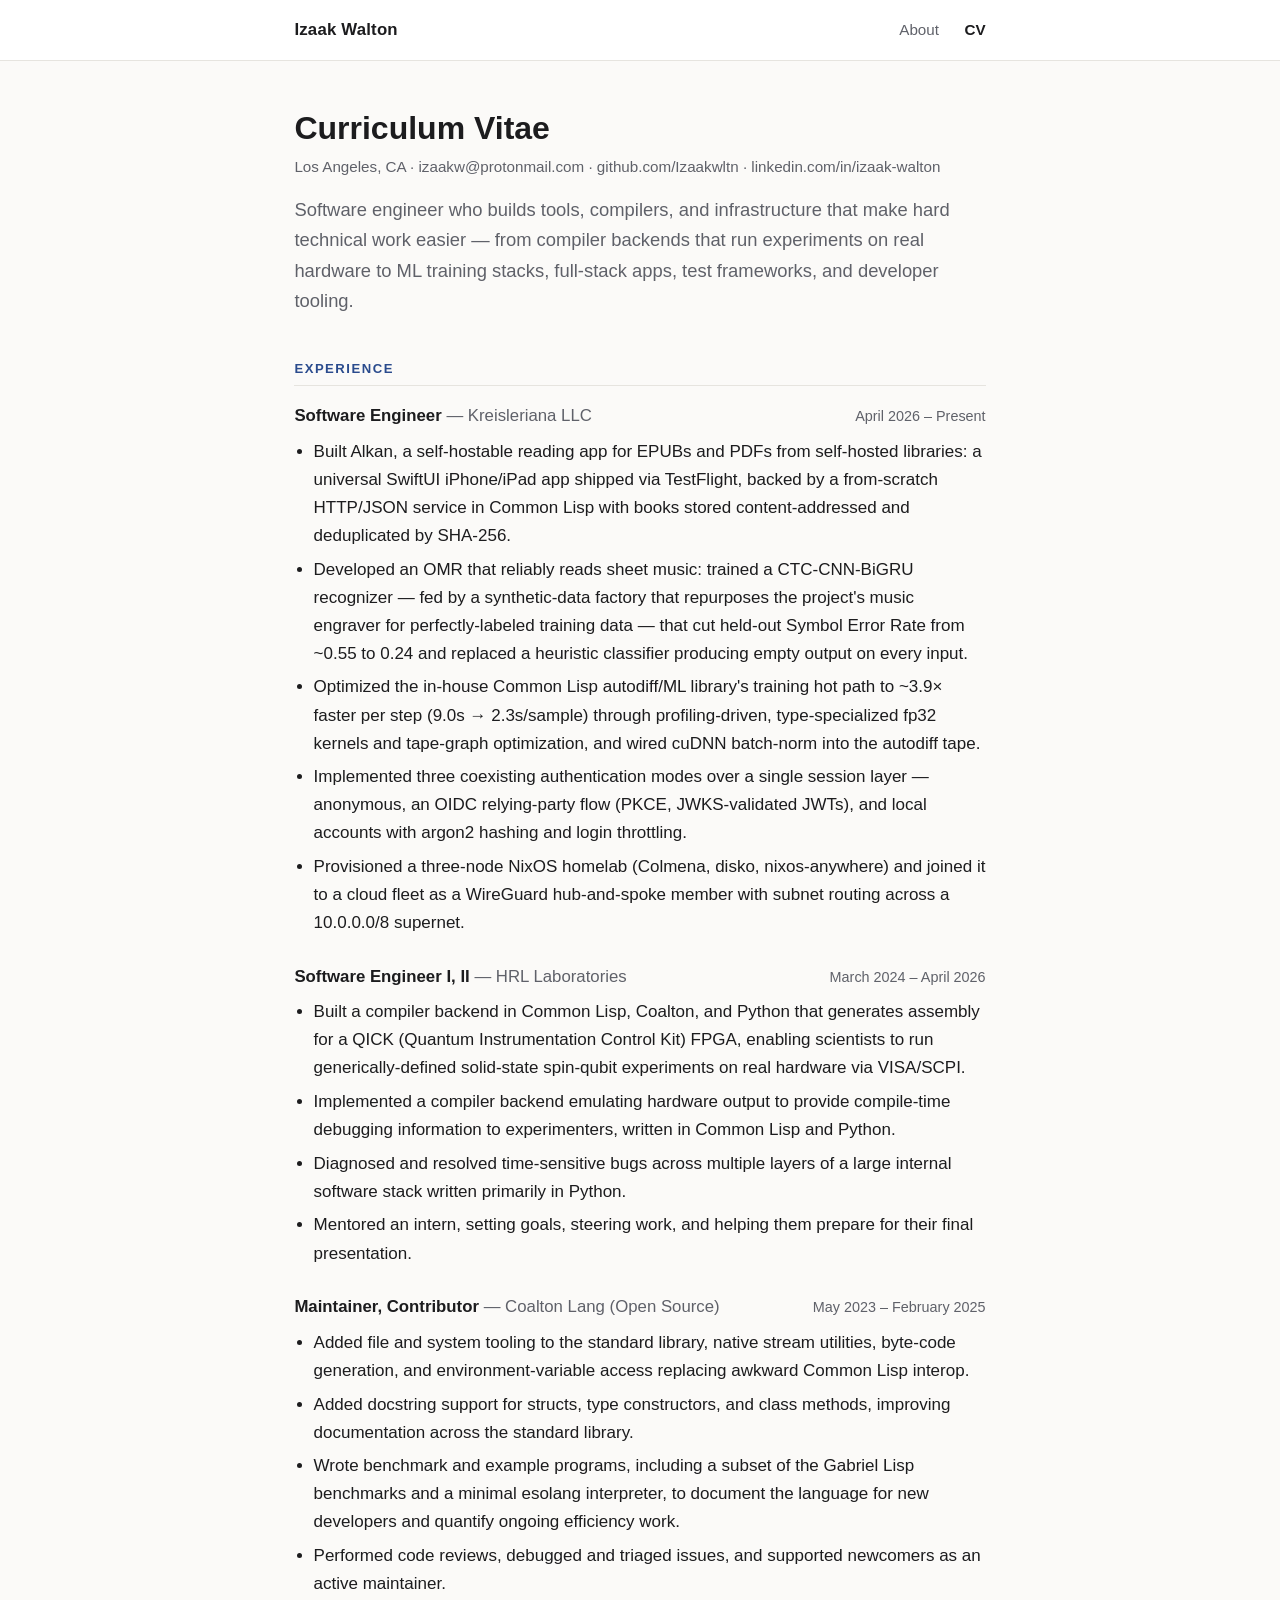
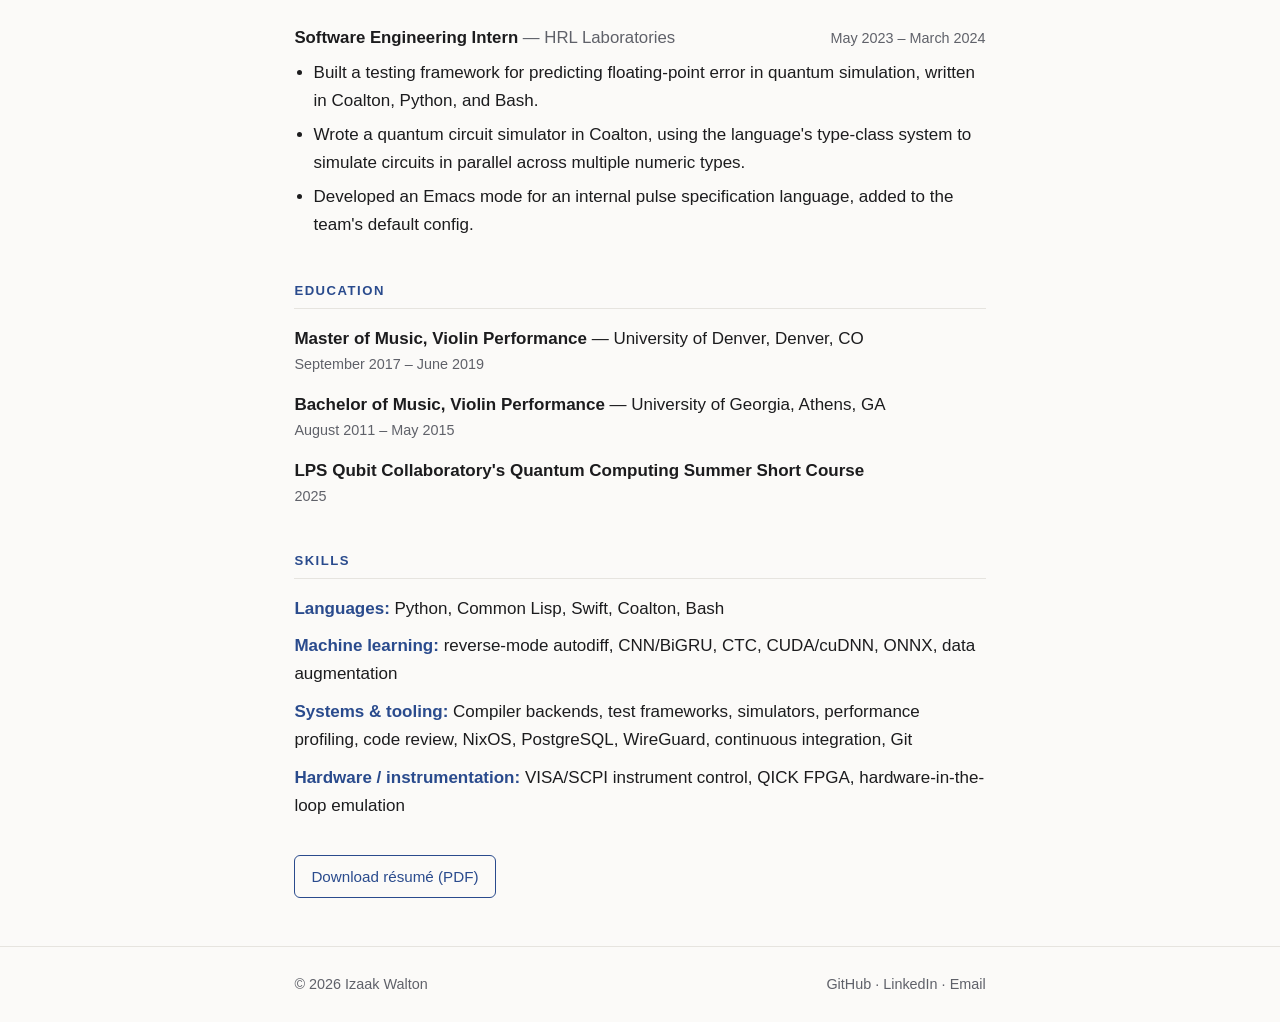
==== cv.html @ 6e95e1ca "Deploy site 2026-07-14" ====
<!doctype html>
<html lang="en">
<head>
  <meta charset="utf-8">
  <meta name="viewport" content="width=device-width, initial-scale=1">
  <title>Izaak Walton — CV</title>
  <meta name="description" content="Curriculum vitae of Izaak Walton, software engineer.">
  <link rel="stylesheet" href="style.css">
</head>
<body>
  <header class="site-header">
    <div class="wrap">
      <a class="brand" href="index.html">Izaak Walton</a>
      <nav class="nav">
        <a href="index.html">About</a>
        <a href="cv.html" class="active">CV</a>
        <!-- Future pages — uncomment as they're built:
        <a href="projects.html">Projects</a>
        <a href="blog/index.html">Blog</a>
        -->
      </nav>
    </div>
  </header>

  <main>
    <div class="wrap">
      <div class="cv-header">
        <h1>Curriculum Vitae</h1>
        <div class="cv-contact">
          Los Angeles, CA ·
          <a href="mailto:izaakw@protonmail.com">izaakw@protonmail.com</a> ·
          <a href="https://github.com/Izaakwltn">github.com/Izaakwltn</a> ·
          <a href="https://www.linkedin.com/in/izaak-walton">linkedin.com/in/izaak-walton</a>
        </div>
      </div>

      <p class="lede">Software engineer who builds tools, compilers, and
      infrastructure that make hard technical work easier — from compiler backends
      that run experiments on real hardware to ML training stacks, full-stack apps,
      test frameworks, and developer tooling.</p>

      <h2>Experience</h2>

      <div class="entry">
        <div class="entry-head">
          <h3 class="role">Software Engineer <span class="org">— Kreisleriana LLC</span></h3>
          <span class="dates">April 2026 – Present</span>
        </div>
        <ul>
          <li>Built Alkan, a self-hostable reading app for EPUBs and PDFs from self-hosted libraries: a universal SwiftUI iPhone/iPad app shipped via TestFlight, backed by a from-scratch HTTP/JSON service in Common Lisp with books stored content-addressed and deduplicated by SHA-256.</li>
          <li>Developed an OMR that reliably reads sheet music: trained a CTC-CNN-BiGRU recognizer — fed by a synthetic-data factory that repurposes the project's music engraver for perfectly-labeled training data — that cut held-out Symbol Error Rate from ~0.55 to 0.24 and replaced a heuristic classifier producing empty output on every input.</li>
          <li>Optimized the in-house Common Lisp autodiff/ML library's training hot path to ~3.9× faster per step (9.0s → 2.3s/sample) through profiling-driven, type-specialized fp32 kernels and tape-graph optimization, and wired cuDNN batch-norm into the autodiff tape.</li>
          <li>Implemented three coexisting authentication modes over a single session layer — anonymous, an OIDC relying-party flow (PKCE, JWKS-validated JWTs), and local accounts with argon2 hashing and login throttling.</li>
          <li>Provisioned a three-node NixOS homelab (Colmena, disko, nixos-anywhere) and joined it to a cloud fleet as a WireGuard hub-and-spoke member with subnet routing across a 10.0.0.0/8 supernet.</li>
        </ul>
      </div>

      <div class="entry">
        <div class="entry-head">
          <h3 class="role">Software Engineer I, II <span class="org">— HRL Laboratories</span></h3>
          <span class="dates">March 2024 – April 2026</span>
        </div>
        <ul>
          <li>Built a compiler backend in Common Lisp, Coalton, and Python that generates assembly for a QICK (Quantum Instrumentation Control Kit) FPGA, enabling scientists to run generically-defined solid-state spin-qubit experiments on real hardware via VISA/SCPI.</li>
          <li>Implemented a compiler backend emulating hardware output to provide compile-time debugging information to experimenters, written in Common Lisp and Python.</li>
          <li>Diagnosed and resolved time-sensitive bugs across multiple layers of a large internal software stack written primarily in Python.</li>
          <li>Mentored an intern, setting goals, steering work, and helping them prepare for their final presentation.</li>
        </ul>
      </div>

      <div class="entry">
        <div class="entry-head">
          <h3 class="role">Maintainer, Contributor <span class="org">— Coalton Lang (Open Source)</span></h3>
          <span class="dates">May 2023 – February 2025</span>
        </div>
        <ul>
          <li>Added file and system tooling to the standard library, native stream utilities, byte-code generation, and environment-variable access replacing awkward Common Lisp interop.</li>
          <li>Added docstring support for structs, type constructors, and class methods, improving documentation across the standard library.</li>
          <li>Wrote benchmark and example programs, including a subset of the Gabriel Lisp benchmarks and a minimal esolang interpreter, to document the language for new developers and quantify ongoing efficiency work.</li>
          <li>Performed code reviews, debugged and triaged issues, and supported newcomers as an active maintainer.</li>
        </ul>
      </div>

      <div class="entry">
        <div class="entry-head">
          <h3 class="role">Software Engineering Intern <span class="org">— HRL Laboratories</span></h3>
          <span class="dates">May 2023 – March 2024</span>
        </div>
        <ul>
          <li>Built a testing framework for predicting floating-point error in quantum simulation, written in Coalton, Python, and Bash.</li>
          <li>Wrote a quantum circuit simulator in Coalton, using the language's type-class system to simulate circuits in parallel across multiple numeric types.</li>
          <li>Developed an Emacs mode for an internal pulse specification language, added to the team's default config.</li>
        </ul>
      </div>

      <h2>Education</h2>
      <div class="edu-item">
        <span class="degree">Master of Music, Violin Performance</span> — University of Denver, Denver, CO
        <span class="dates">September 2017 – June 2019</span>
      </div>
      <div class="edu-item">
        <span class="degree">Bachelor of Music, Violin Performance</span> — University of Georgia, Athens, GA
        <span class="dates">August 2011 – May 2015</span>
      </div>
      <div class="edu-item">
        <span class="degree">LPS Qubit Collaboratory's Quantum Computing Summer Short Course</span>
        <span class="dates">2025</span>
      </div>

      <h2>Skills</h2>
      <p class="skills-row"><span class="label">Languages:</span> Python, Common Lisp, Swift, Coalton, Bash</p>
      <p class="skills-row"><span class="label">Machine learning:</span> reverse-mode autodiff, CNN/BiGRU, CTC, CUDA/cuDNN, ONNX, data augmentation</p>
      <p class="skills-row"><span class="label">Systems &amp; tooling:</span> Compiler backends, test frameworks, simulators, performance profiling, code review, NixOS, PostgreSQL, WireGuard, continuous integration, Git</p>
      <p class="skills-row"><span class="label">Hardware / instrumentation:</span> VISA/SCPI instrument control, QICK FPGA, hardware-in-the-loop emulation</p>

      <div class="cv-actions">
        <a class="btn" href="izaak-walton-resume.pdf">Download résumé (PDF)</a>
      </div>
    </div>
  </main>

  <footer class="site-footer">
    <div class="wrap">
      <span>© 2026 Izaak Walton</span>
      <span>
        <a href="https://github.com/Izaakwltn">GitHub</a> ·
        <a href="https://www.linkedin.com/in/izaak-walton">LinkedIn</a> ·
        <a href="mailto:izaakw@protonmail.com">Email</a>
      </span>
    </div>
  </footer>
</body>
</html>
---- style.css ----
/* ---------------------------------------------------------------
   Izaak Walton — personal site
   Shared styles for all pages. Plain HTML + CSS, no build step.
   --------------------------------------------------------------- */

:root {
  --bg:        #fbfaf8;
  --surface:   #ffffff;
  --text:      #1c1c1e;
  --muted:     #5f6169;
  --accent:    #2a4b8d;
  --accent-sf: #eaf0fb;
  --border:    #e6e4df;
  --maxw:      46rem;
}

@media (prefers-color-scheme: dark) {
  :root {
    --bg:        #14151a;
    --surface:   #1c1e26;
    --text:      #e9e9ec;
    --muted:     #a2a5b0;
    --accent:    #8fb0ee;
    --accent-sf: #1f2635;
    --border:    #2b2e39;
  }
}

* { box-sizing: border-box; }

html { -webkit-text-size-adjust: 100%; }

body {
  margin: 0;
  background: var(--bg);
  color: var(--text);
  font-family: -apple-system, BlinkMacSystemFont, "Segoe UI", Roboto,
               Helvetica, Arial, sans-serif;
  font-size: 17px;
  line-height: 1.65;
  -webkit-font-smoothing: antialiased;
}

a { color: var(--accent); text-decoration: none; }
a:hover { text-decoration: underline; }

.wrap {
  max-width: var(--maxw);
  margin: 0 auto;
  padding: 0 1.4rem;
}

/* ---- Site header / nav ---- */

.site-header {
  border-bottom: 1px solid var(--border);
  background: var(--surface);
}
.site-header .wrap {
  display: flex;
  align-items: center;
  justify-content: space-between;
  padding-top: 1rem;
  padding-bottom: 1rem;
  flex-wrap: wrap;
  gap: 0.5rem;
}
.brand {
  font-weight: 700;
  font-size: 1.05rem;
  color: var(--text);
  letter-spacing: 0.2px;
}
.brand:hover { text-decoration: none; }
.nav a {
  color: var(--muted);
  margin-left: 1.3rem;
  font-size: 0.95rem;
}
.nav a:first-child { margin-left: 0; }
.nav a.active { color: var(--text); font-weight: 600; }

/* ---- Main ---- */

main { padding: 3rem 0; }

h1 { font-size: 2rem; line-height: 1.2; margin: 0 0 0.4rem; }
h2 {
  font-size: 0.82rem;
  text-transform: uppercase;
  letter-spacing: 1.5px;
  color: var(--accent);
  margin: 2.6rem 0 1rem;
  padding-bottom: 0.35rem;
  border-bottom: 1px solid var(--border);
}
h3 { font-size: 1.05rem; margin: 0; }

.lede { font-size: 1.15rem; color: var(--muted); margin: 0 0 2rem; }

/* ---- Landing intro ---- */

.intro h1 { margin-bottom: 0.2rem; }
.intro .tagline {
  color: var(--muted);
  font-size: 1.05rem;
  margin: 0 0 2rem;
}
.intro p { margin: 0 0 1.1rem; }

/* ---- CV ---- */

.cv-header { margin-bottom: 1rem; }
.cv-contact {
  color: var(--muted);
  font-size: 0.95rem;
  margin-top: 0.4rem;
}
.cv-contact a { color: var(--muted); }

.entry { margin-bottom: 1.6rem; }
.entry-head {
  display: flex;
  justify-content: space-between;
  align-items: baseline;
  gap: 1rem;
  flex-wrap: wrap;
}
.entry-head .role { font-weight: 600; }
.entry-head .org { color: var(--muted); font-weight: 400; }
.entry-head .dates {
  color: var(--muted);
  font-size: 0.9rem;
  white-space: nowrap;
}
.entry ul { margin: 0.5rem 0 0; padding-left: 1.2rem; }
.entry li { margin-bottom: 0.35rem; }

.edu-item { margin-bottom: 0.9rem; }
.edu-item .degree { font-weight: 600; }
.edu-item .dates { display: block; color: var(--muted); font-size: 0.9rem; }

.skills-row { margin: 0 0 0.6rem; }
.skills-row .label { font-weight: 600; color: var(--accent); }

.cv-actions { margin-top: 2.2rem; }
.btn {
  display: inline-block;
  padding: 0.5rem 1rem;
  border: 1px solid var(--accent);
  border-radius: 6px;
  color: var(--accent);
  font-size: 0.95rem;
}
.btn:hover { background: var(--accent-sf); text-decoration: none; }

/* ---- Footer ---- */

.site-footer {
  border-top: 1px solid var(--border);
  color: var(--muted);
  font-size: 0.9rem;
  padding: 1.6rem 0;
}
.site-footer .wrap {
  display: flex;
  justify-content: space-between;
  flex-wrap: wrap;
  gap: 0.5rem;
}
.site-footer a { color: var(--muted); }
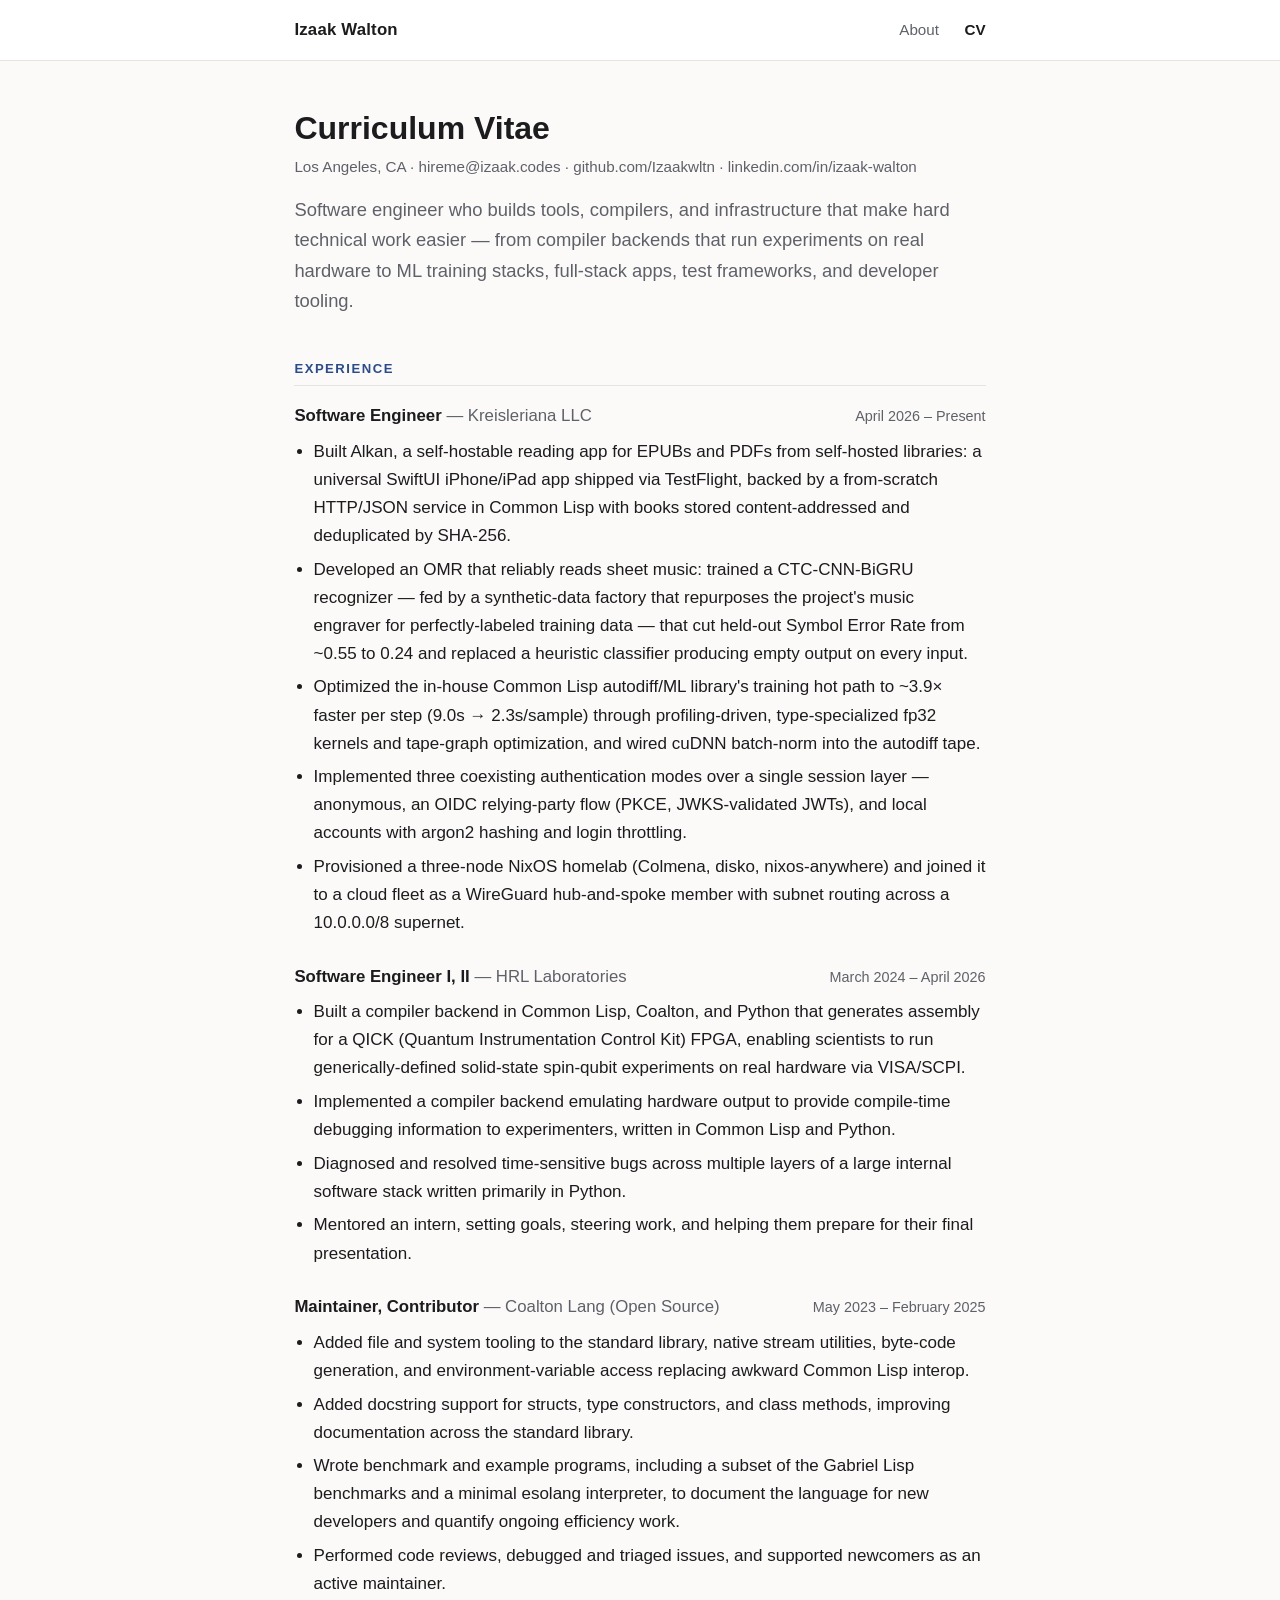
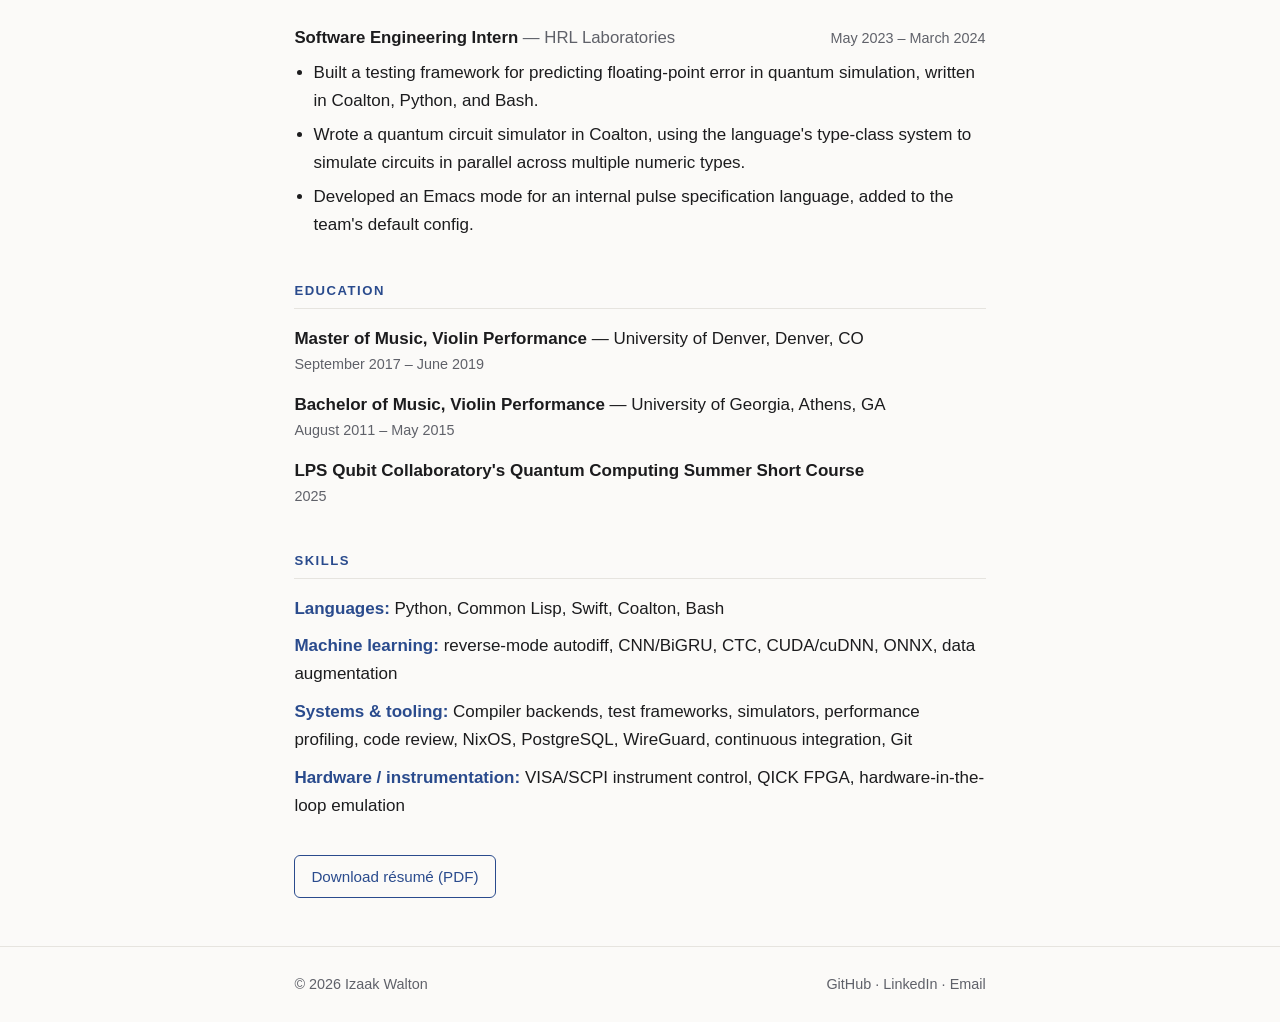
==== commit 84956278: "Deploy site 2026-07-14" ====
--- a/cv.html
+++ b/cv.html
@@ -3,8 +3,25 @@
 <head>
   <meta charset="utf-8">
   <meta name="viewport" content="width=device-width, initial-scale=1">
-  <title>Izaak Walton — CV</title>
-  <meta name="description" content="Curriculum vitae of Izaak Walton, software engineer.">
+  <title>Izaak Walton - CV</title>
+  <meta name="description" content="Curriculum vitae of Izaak Walton, software engineer with a focus on functional, stable systems.">
+  <link rel="canonical" href="https://hireme.izaak.codes/cv.html">
+  <link rel="icon" href="data:image/svg+xml,<svg xmlns='http://www.w3.org/2000/svg' viewBox='0 0 32 32'><rect width='32' height='32' rx='6' fill='%232a4b8d'/><text x='16' y='23' font-family='Helvetica,Arial,sans-serif' font-size='15' font-weight='700' fill='white' text-anchor='middle'>IW</text></svg>">
+
+  <!-- Open Graph / social link previews -->
+  <meta property="og:type" content="profile">
+  <meta property="og:title" content="Izaak Walton - CV">
+  <meta property="og:description" content="Curriculum vitae of Izaak Walton, software engineer with a focus on functional, stable systems.">
+  <meta property="og:url" content="https://hireme.izaak.codes/cv.html">
+  <meta property="og:image" content="https://hireme.izaak.codes/og-card.jpg">
+  <meta property="og:image:alt" content="Izaak Walton — Software Engineer">
+  <meta property="og:image:width" content="1200">
+  <meta property="og:image:height" content="630">
+  <meta name="twitter:card" content="summary_large_image">
+  <meta name="twitter:title" content="Izaak Walton - CV">
+  <meta name="twitter:description" content="Curriculum vitae of Izaak Walton, software engineer with a focus on functional, stable systems.">
+  <meta name="twitter:image" content="https://hireme.izaak.codes/og-card.jpg">
+
   <link rel="stylesheet" href="style.css">
 </head>
 <body>
@@ -28,7 +45,7 @@
         <h1>Curriculum Vitae</h1>
         <div class="cv-contact">
           Los Angeles, CA ·
-          <a href="mailto:izaakw@protonmail.com">izaakw@protonmail.com</a> ·
+          <a href="mailto:hireme@izaak.codes">hireme@izaak.codes</a> ·
           <a href="https://github.com/Izaakwltn">github.com/Izaakwltn</a> ·
           <a href="https://www.linkedin.com/in/izaak-walton">linkedin.com/in/izaak-walton</a>
         </div>
@@ -125,7 +142,7 @@
       <span>
         <a href="https://github.com/Izaakwltn">GitHub</a> ·
         <a href="https://www.linkedin.com/in/izaak-walton">LinkedIn</a> ·
-        <a href="mailto:izaakw@protonmail.com">Email</a>
+        <a href="mailto:hireme@izaak.codes">Email</a>
       </span>
     </div>
   </footer>
--- a/style.css
+++ b/style.css
@@ -100,7 +100,24 @@
 
 /* ---- Landing intro ---- */
 
+.intro-head {
+  display: flex;
+  align-items: center;
+  gap: 1.25rem;
+  margin-bottom: 1.75rem;
+  flex-wrap: wrap;
+}
+.avatar {
+  width: 120px;
+  height: 120px;
+  border-radius: 50%;
+  object-fit: cover;
+  border: 1px solid var(--border);
+  flex-shrink: 0;
+}
 .intro h1 { margin-bottom: 0.2rem; }
+.intro-head h1 { margin: 0 0 0.2rem; }
+.intro-head .tagline { margin: 0; }
 .intro .tagline {
   color: var(--muted);
   font-size: 1.05rem;
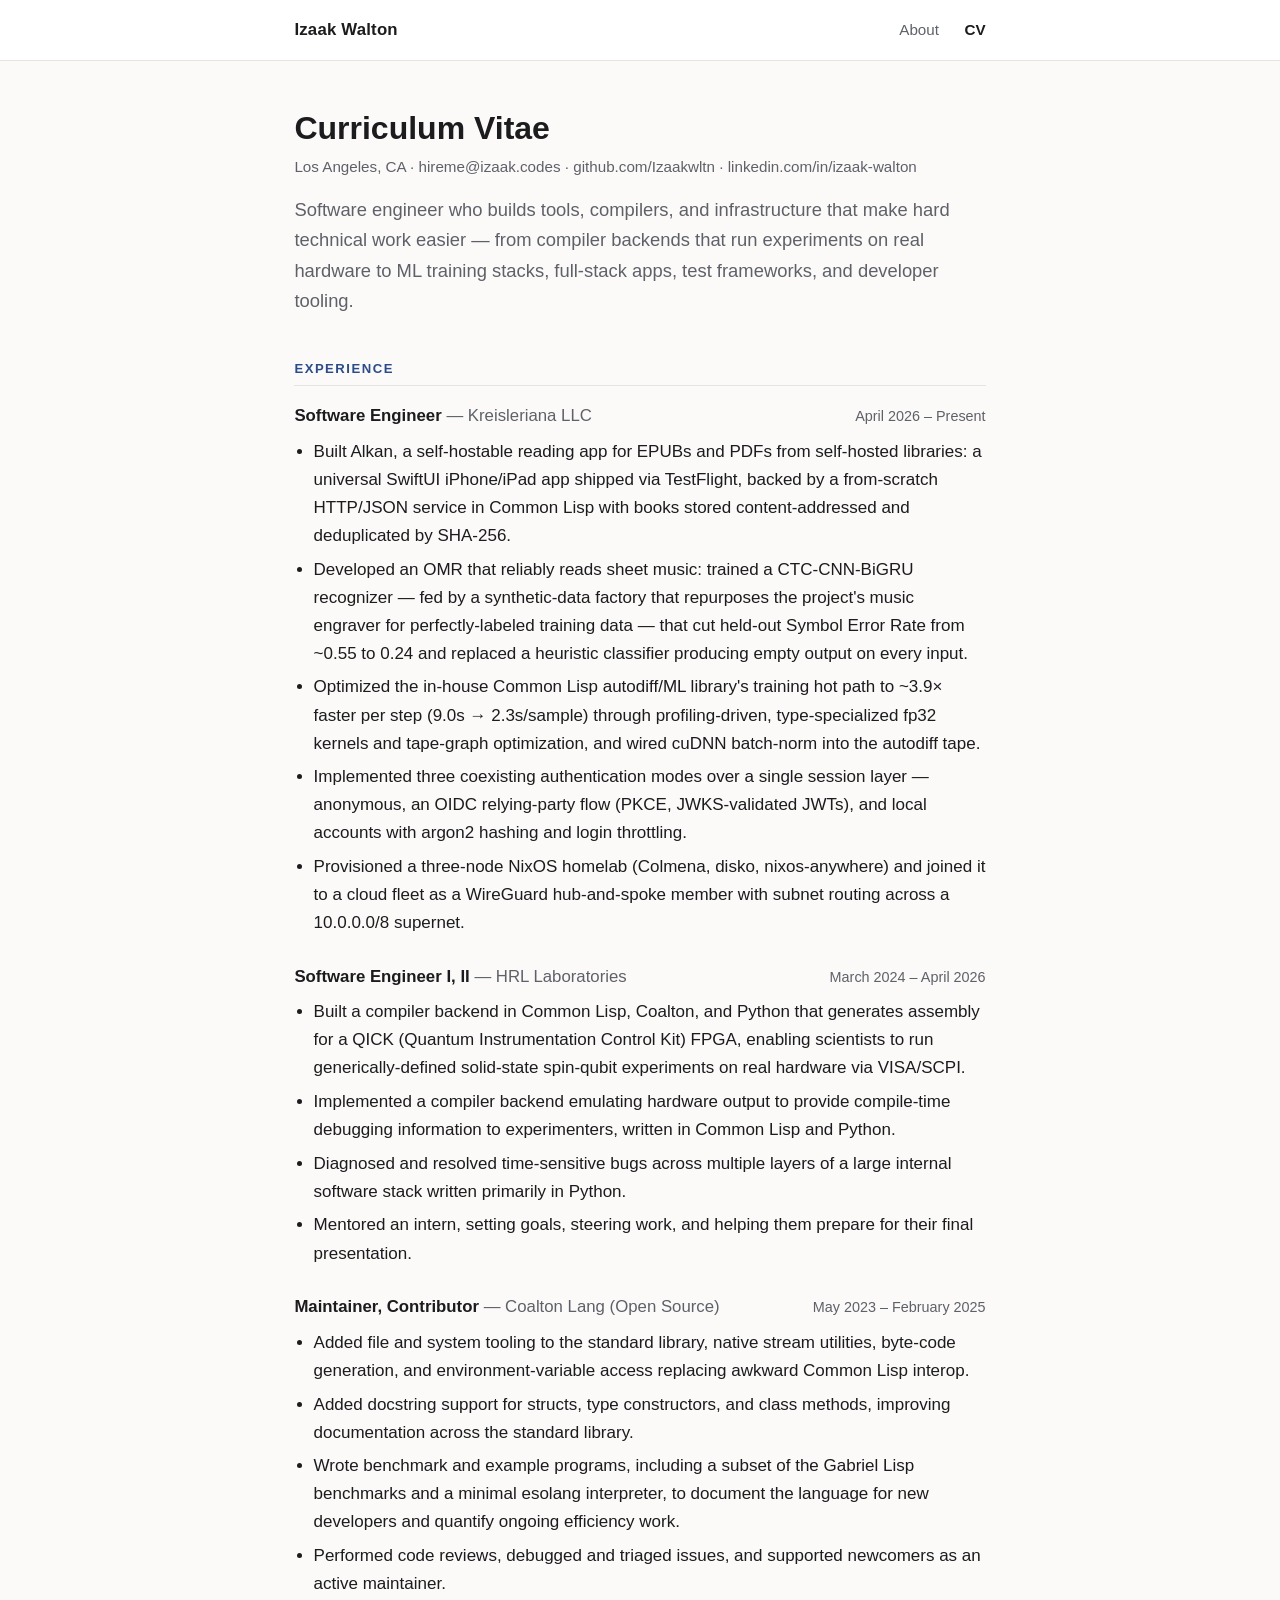
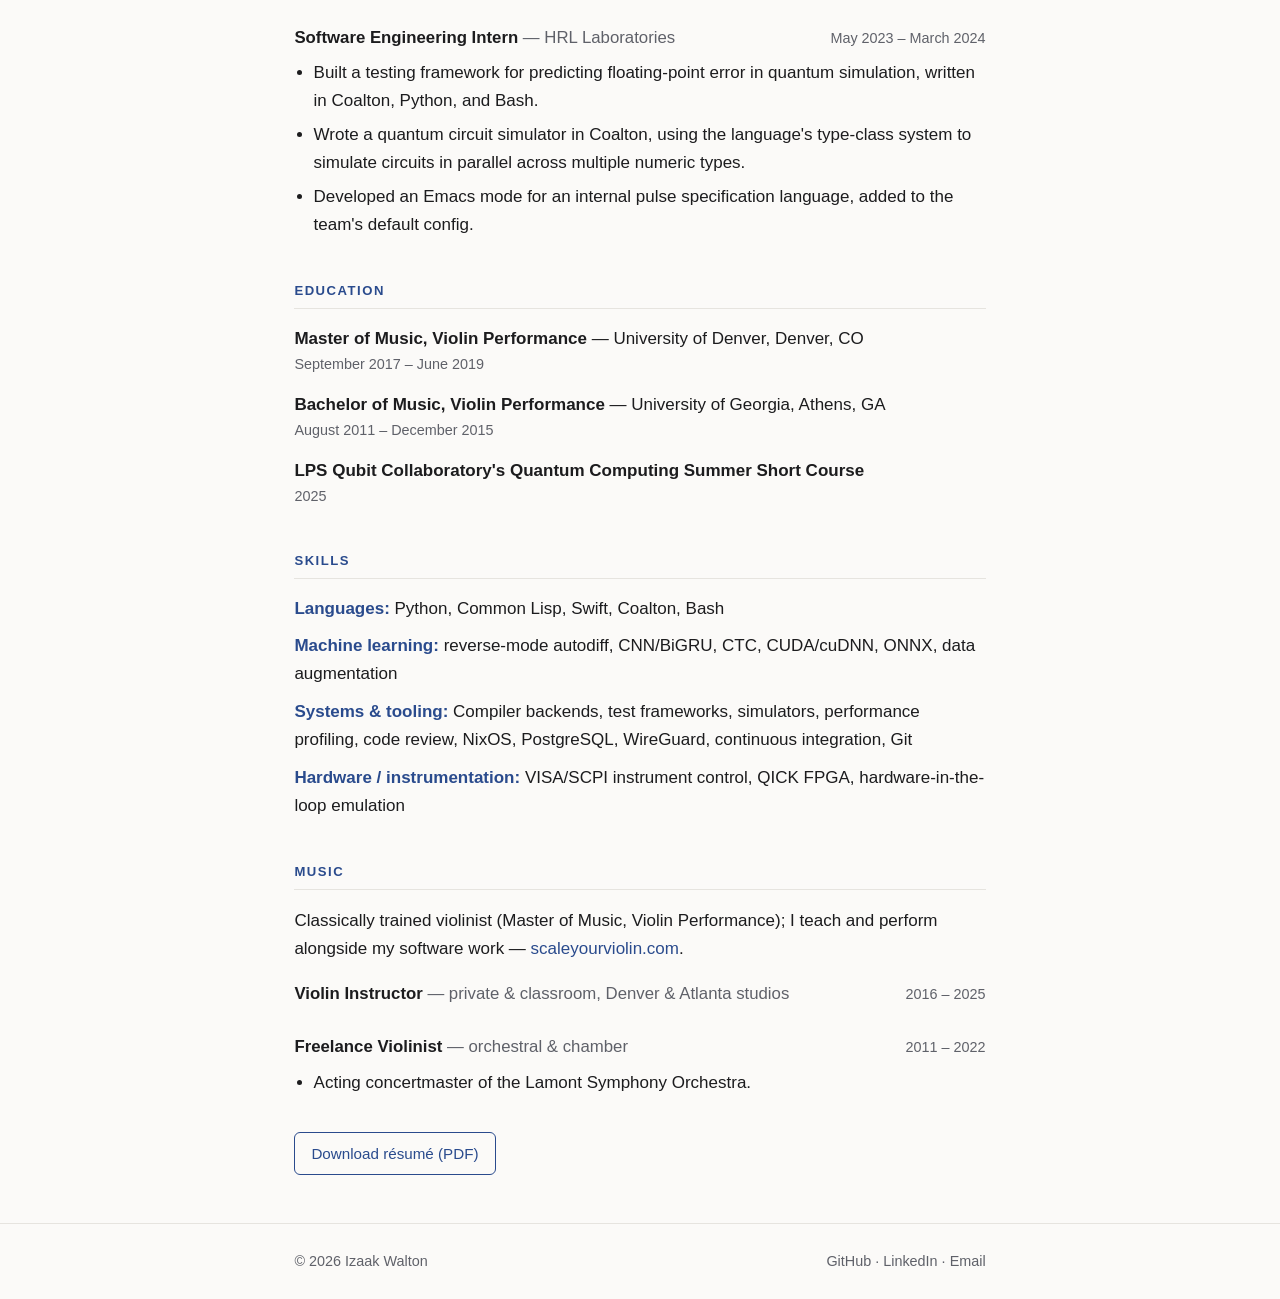
==== commit 992457af: "Deploy site 2026-07-14" ====
--- a/cv.html
+++ b/cv.html
@@ -117,7 +117,7 @@
       </div>
       <div class="edu-item">
         <span class="degree">Bachelor of Music, Violin Performance</span> — University of Georgia, Athens, GA
-        <span class="dates">August 2011 – May 2015</span>
+        <span class="dates">August 2011 – December 2015</span>
       </div>
       <div class="edu-item">
         <span class="degree">LPS Qubit Collaboratory's Quantum Computing Summer Short Course</span>
@@ -129,6 +129,25 @@
       <p class="skills-row"><span class="label">Machine learning:</span> reverse-mode autodiff, CNN/BiGRU, CTC, CUDA/cuDNN, ONNX, data augmentation</p>
       <p class="skills-row"><span class="label">Systems &amp; tooling:</span> Compiler backends, test frameworks, simulators, performance profiling, code review, NixOS, PostgreSQL, WireGuard, continuous integration, Git</p>
       <p class="skills-row"><span class="label">Hardware / instrumentation:</span> VISA/SCPI instrument control, QICK FPGA, hardware-in-the-loop emulation</p>
+
+      <h2>Music</h2>
+      <p>Classically trained violinist (Master of Music, Violin Performance); I teach and
+      perform alongside my software work — <a href="https://scaleyourviolin.com">scaleyourviolin.com</a>.</p>
+      <div class="entry">
+        <div class="entry-head">
+          <h3 class="role">Violin Instructor <span class="org">— private &amp; classroom, Denver &amp; Atlanta studios</span></h3>
+          <span class="dates">2016 – 2025</span>
+        </div>
+      </div>
+      <div class="entry">
+        <div class="entry-head">
+          <h3 class="role">Freelance Violinist <span class="org">— orchestral &amp; chamber</span></h3>
+          <span class="dates">2011 – 2022</span>
+        </div>
+        <ul>
+          <li>Acting concertmaster of the Lamont Symphony Orchestra.</li>
+        </ul>
+      </div>
 
       <div class="cv-actions">
         <a class="btn" href="izaak-walton-resume.pdf">Download résumé (PDF)</a>
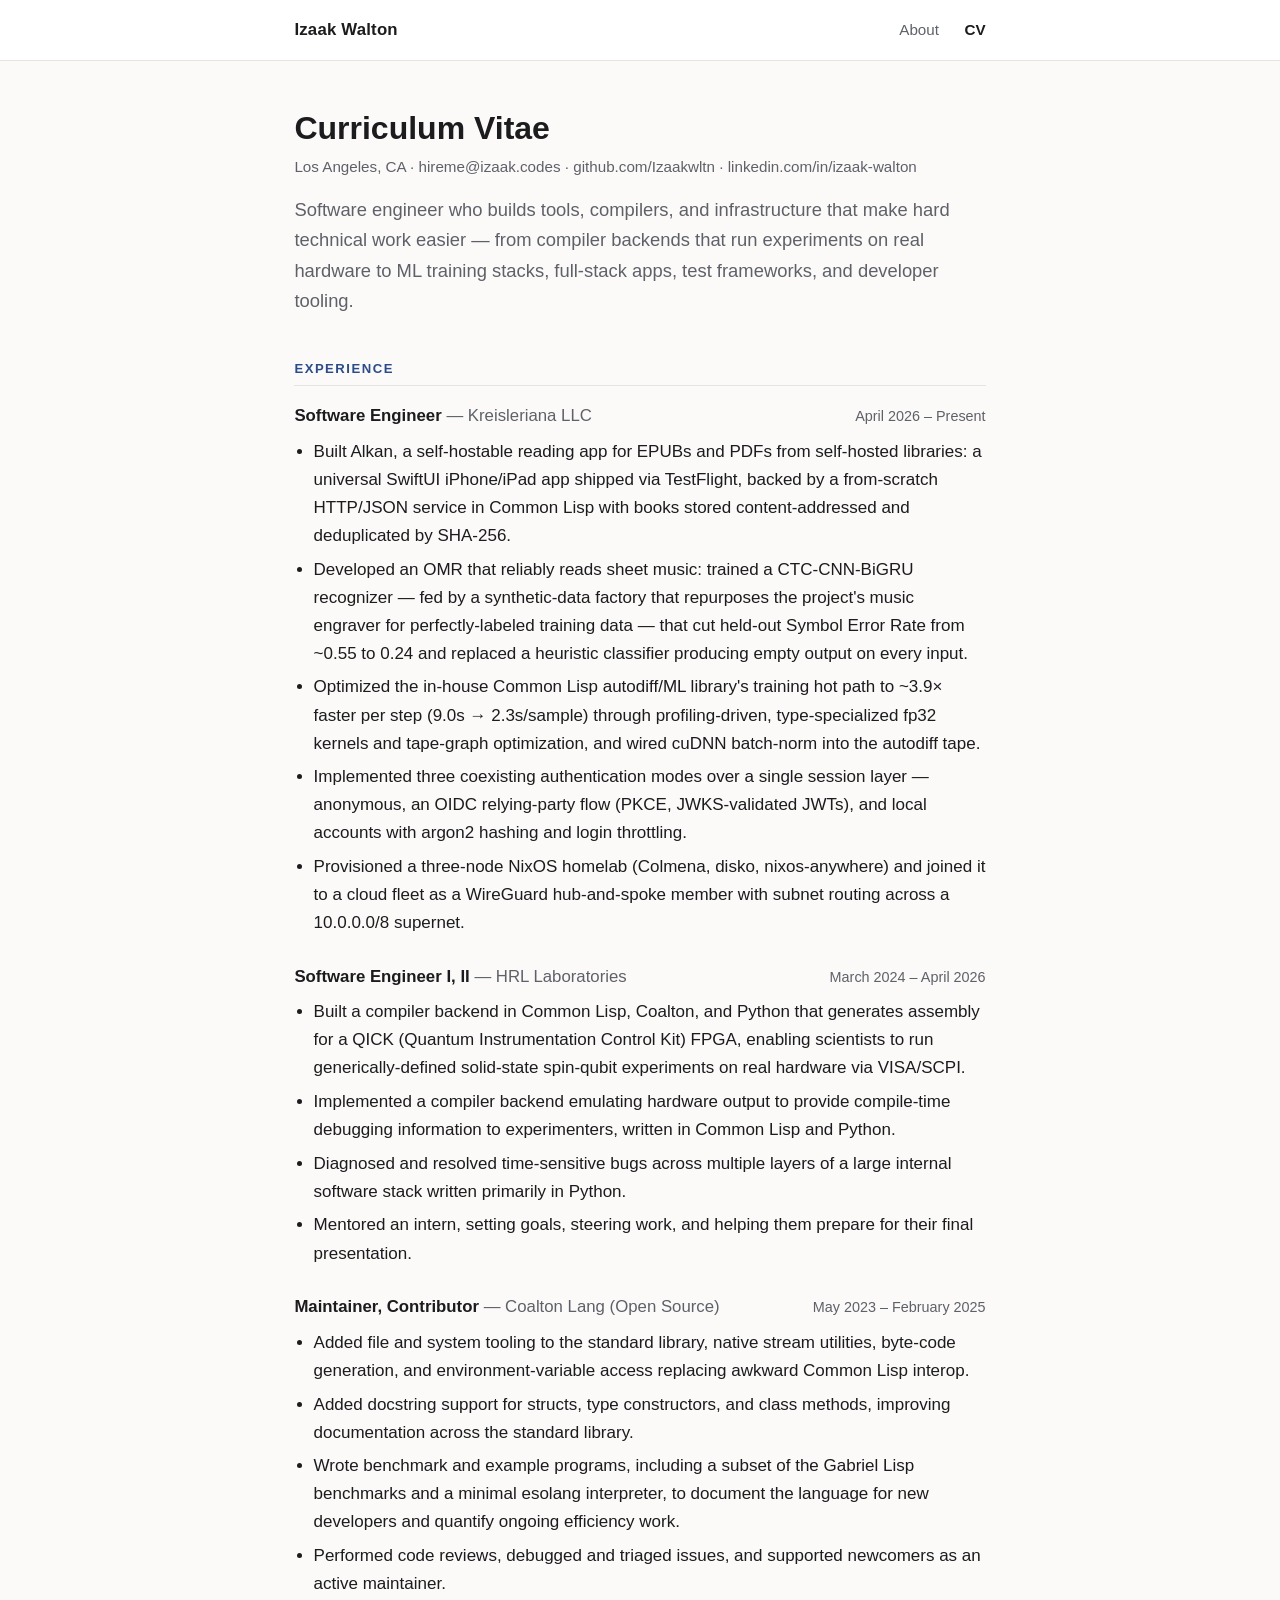
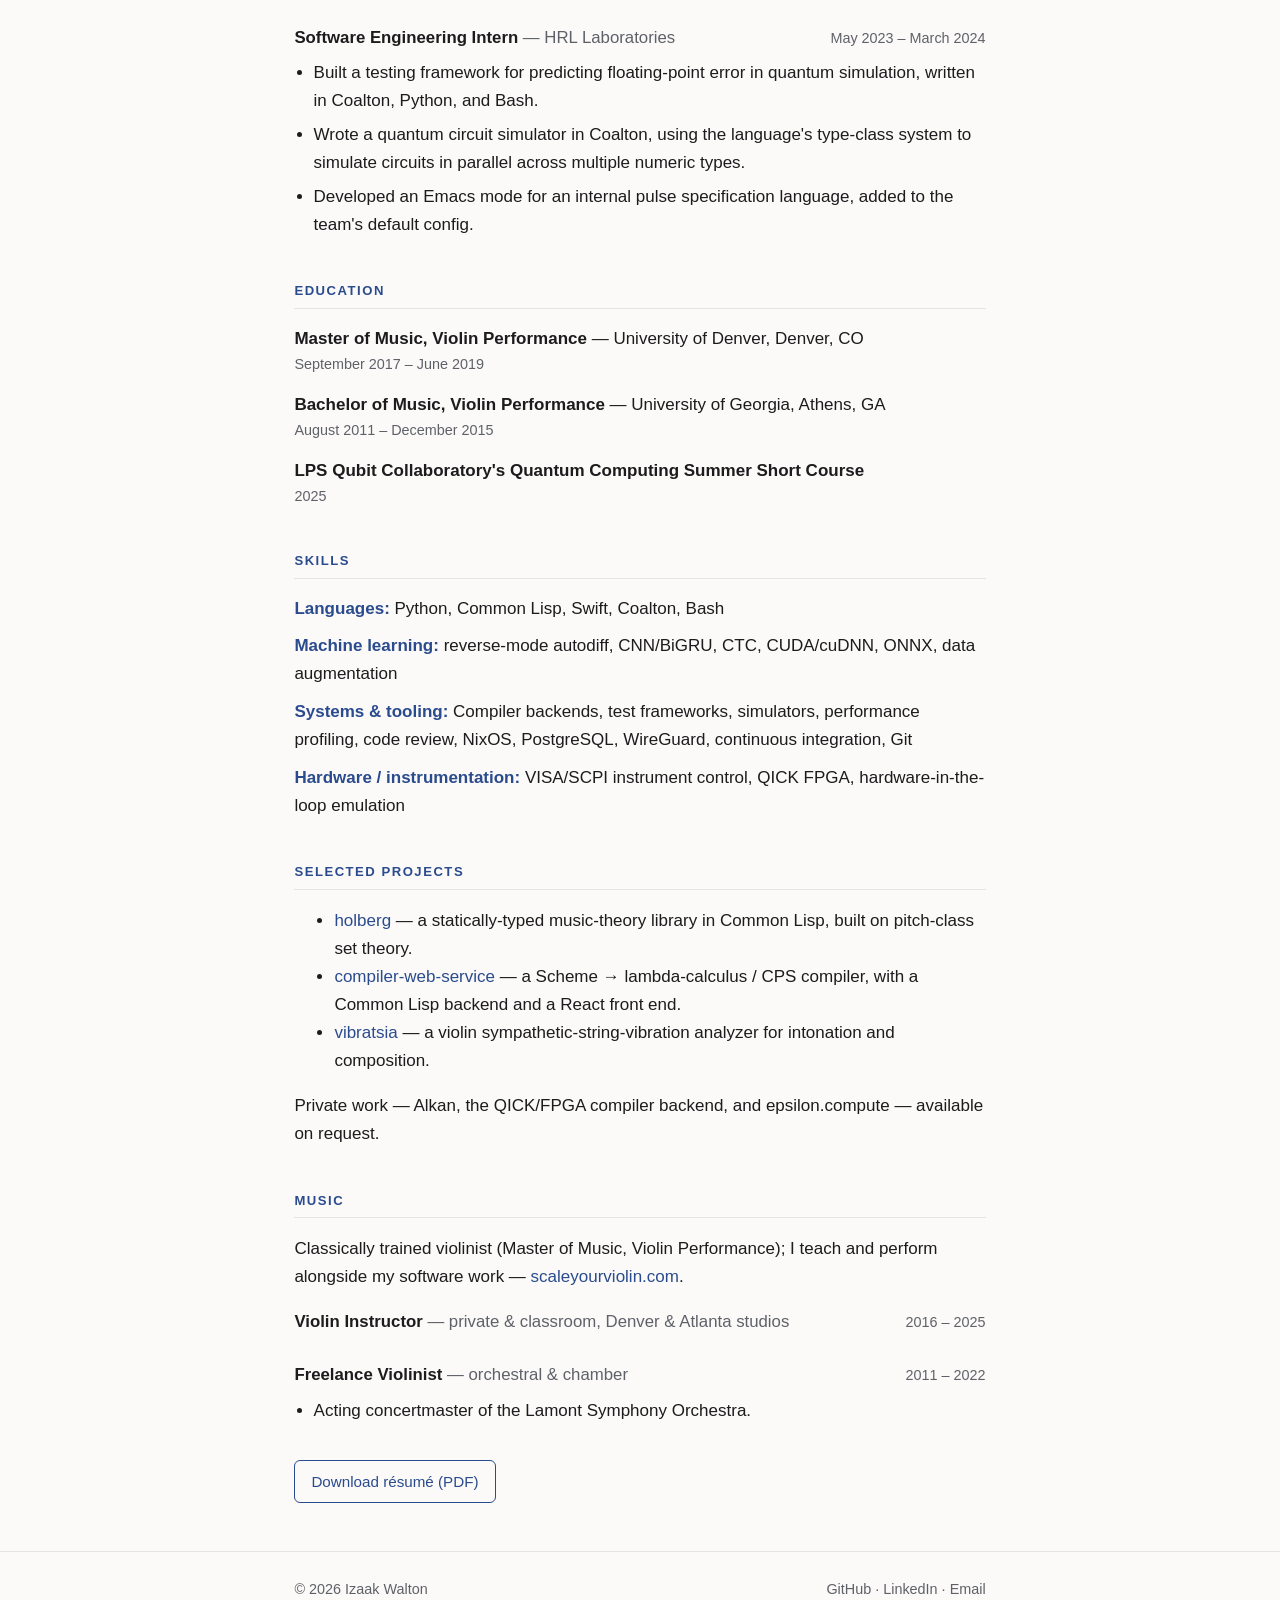
==== commit aeb2f2b5: "Deploy site 2026-07-20" ====
--- a/cv.html
+++ b/cv.html
@@ -130,6 +130,14 @@
       <p class="skills-row"><span class="label">Systems &amp; tooling:</span> Compiler backends, test frameworks, simulators, performance profiling, code review, NixOS, PostgreSQL, WireGuard, continuous integration, Git</p>
       <p class="skills-row"><span class="label">Hardware / instrumentation:</span> VISA/SCPI instrument control, QICK FPGA, hardware-in-the-loop emulation</p>
 
+      <h2>Selected Projects</h2>
+      <ul>
+        <li><a href="https://github.com/Izaakwltn/holberg">holberg</a> — a statically-typed music-theory library in Common Lisp, built on pitch-class set theory.</li>
+        <li><a href="https://github.com/Izaakwltn/compiler-web-service">compiler-web-service</a> — a Scheme → lambda-calculus / CPS compiler, with a Common Lisp backend and a React front end.</li>
+        <li><a href="https://github.com/Izaakwltn/vibratsia">vibratsia</a> — a violin sympathetic-string-vibration analyzer for intonation and composition.</li>
+      </ul>
+      <p>Private work — Alkan, the QICK/FPGA compiler backend, and epsilon.compute — available on request.</p>
+
       <h2>Music</h2>
       <p>Classically trained violinist (Master of Music, Violin Performance); I teach and
       perform alongside my software work — <a href="https://scaleyourviolin.com">scaleyourviolin.com</a>.</p>
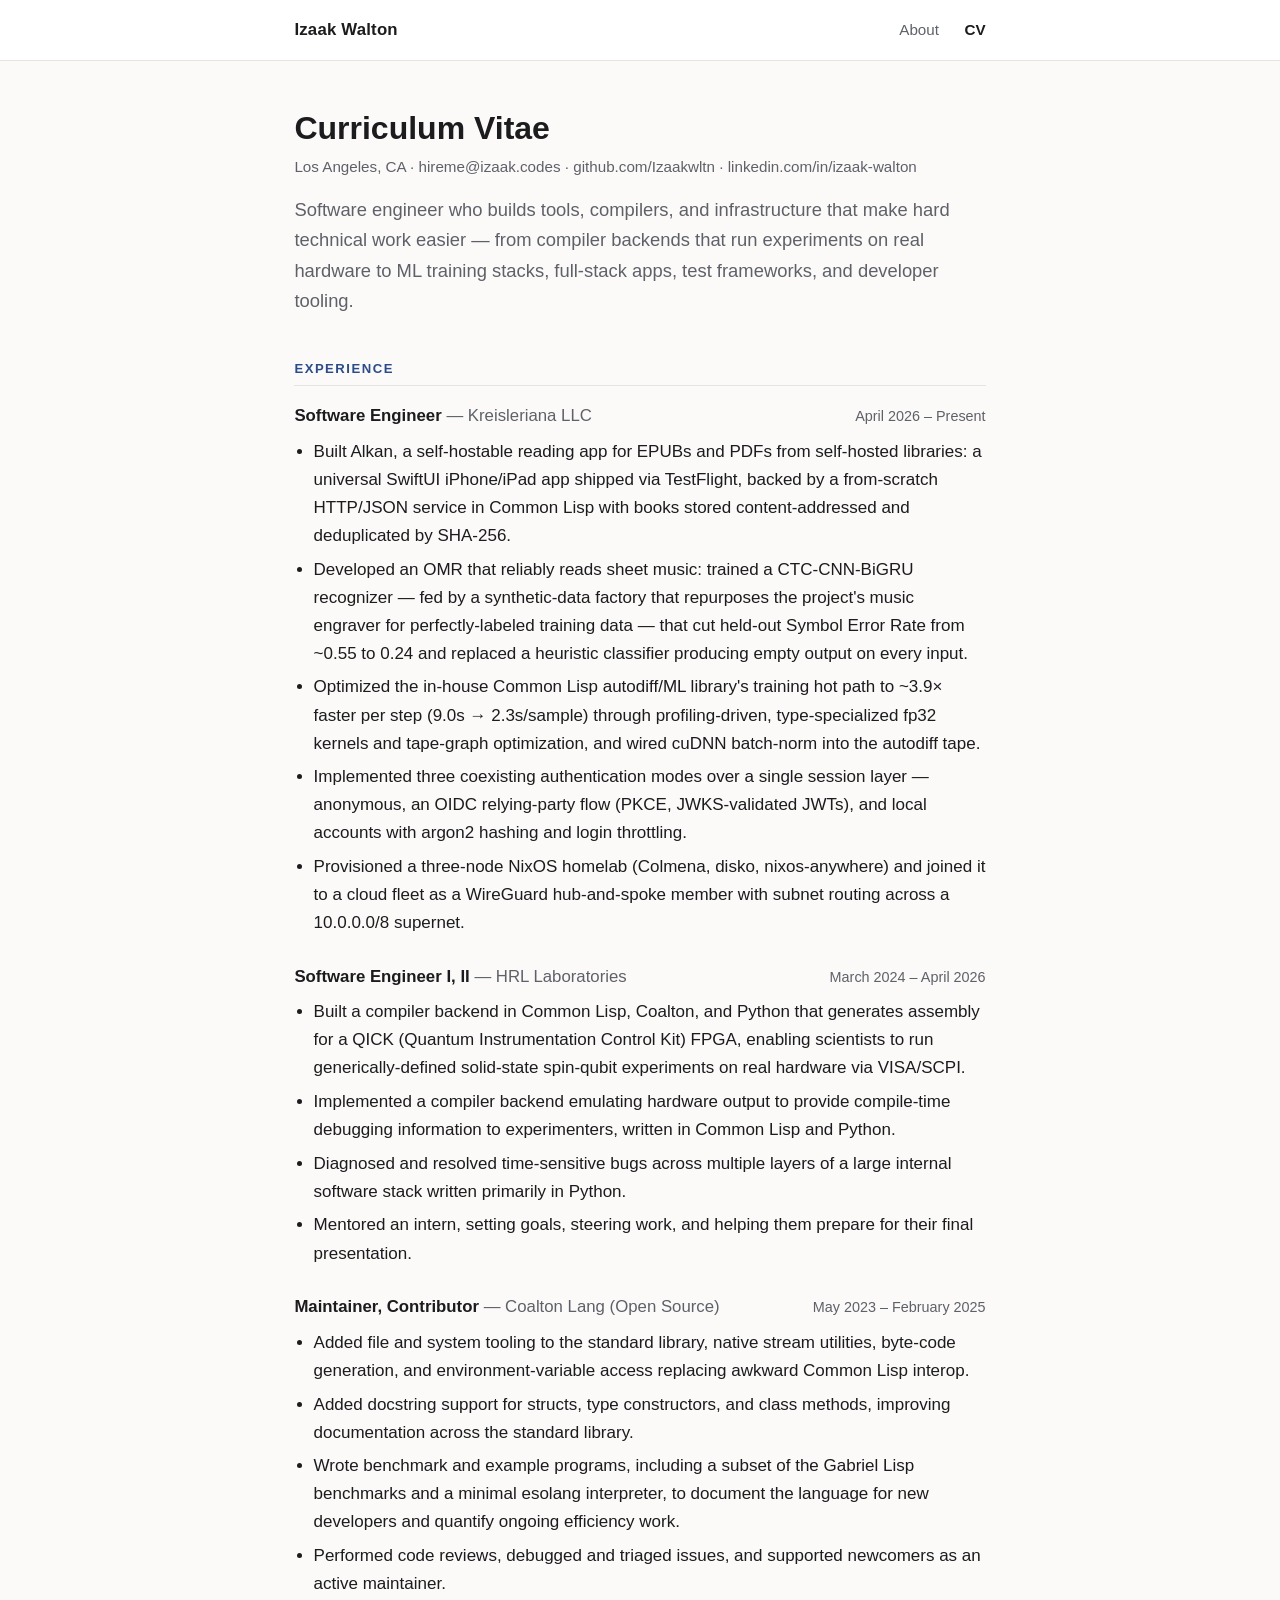
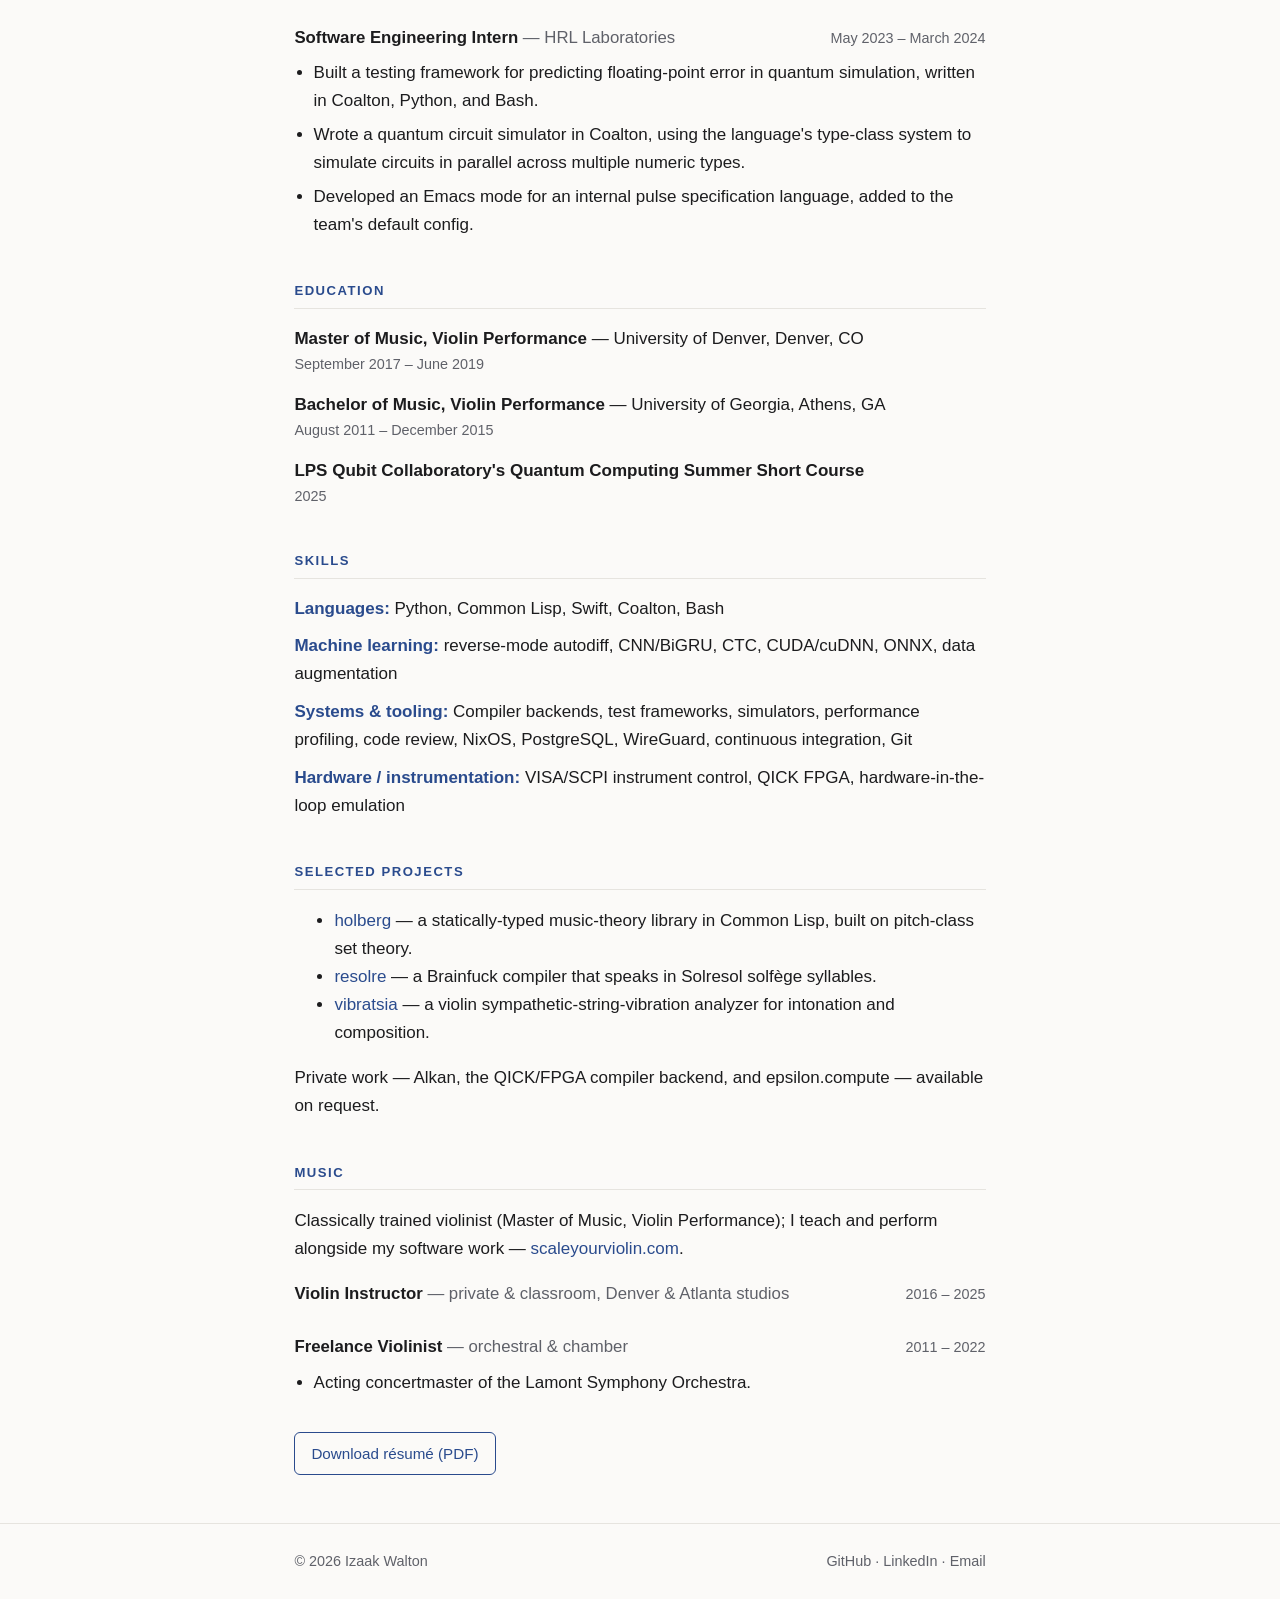
==== commit 84117393: "Deploy site 2026-07-20" ====
--- a/cv.html
+++ b/cv.html
@@ -133,7 +133,7 @@
       <h2>Selected Projects</h2>
       <ul>
         <li><a href="https://github.com/Izaakwltn/holberg">holberg</a> — a statically-typed music-theory library in Common Lisp, built on pitch-class set theory.</li>
-        <li><a href="https://github.com/Izaakwltn/compiler-web-service">compiler-web-service</a> — a Scheme → lambda-calculus / CPS compiler, with a Common Lisp backend and a React front end.</li>
+        <li><a href="https://github.com/Izaakwltn/resolre">resolre</a> — a Brainfuck compiler that speaks in Solresol solfège syllables.</li>
         <li><a href="https://github.com/Izaakwltn/vibratsia">vibratsia</a> — a violin sympathetic-string-vibration analyzer for intonation and composition.</li>
       </ul>
       <p>Private work — Alkan, the QICK/FPGA compiler backend, and epsilon.compute — available on request.</p>
